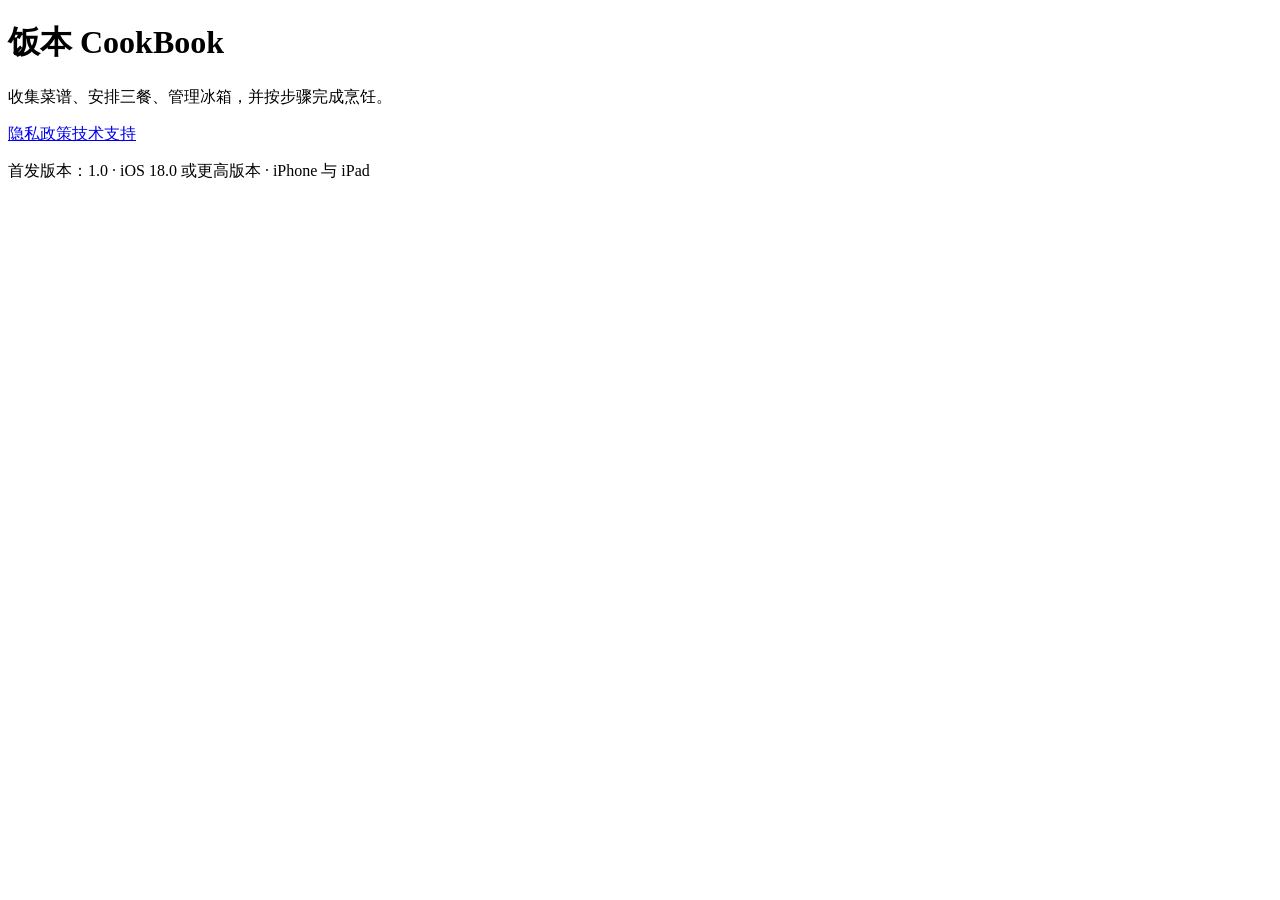
==== docs/index.html @ df56e5c4 "添加 GitHub Pages 页面：docs/index.html" ====
<!doctype html>
<html lang="zh-CN"><head><meta charset="utf-8"><meta name="viewport" content="width=device-width,initial-scale=1"><title>饭本 CookBook</title><link rel="stylesheet" href="style.css"></head>
<body><main><h1>饭本 CookBook</h1><p>收集菜谱、安排三餐、管理冰箱，并按步骤完成烹饪。</p><nav><a href="privacy.html">隐私政策</a><a href="support.html">技术支持</a></nav><p class="muted">首发版本：1.0 · iOS 18.0 或更高版本 · iPhone 与 iPad</p></main></body></html>
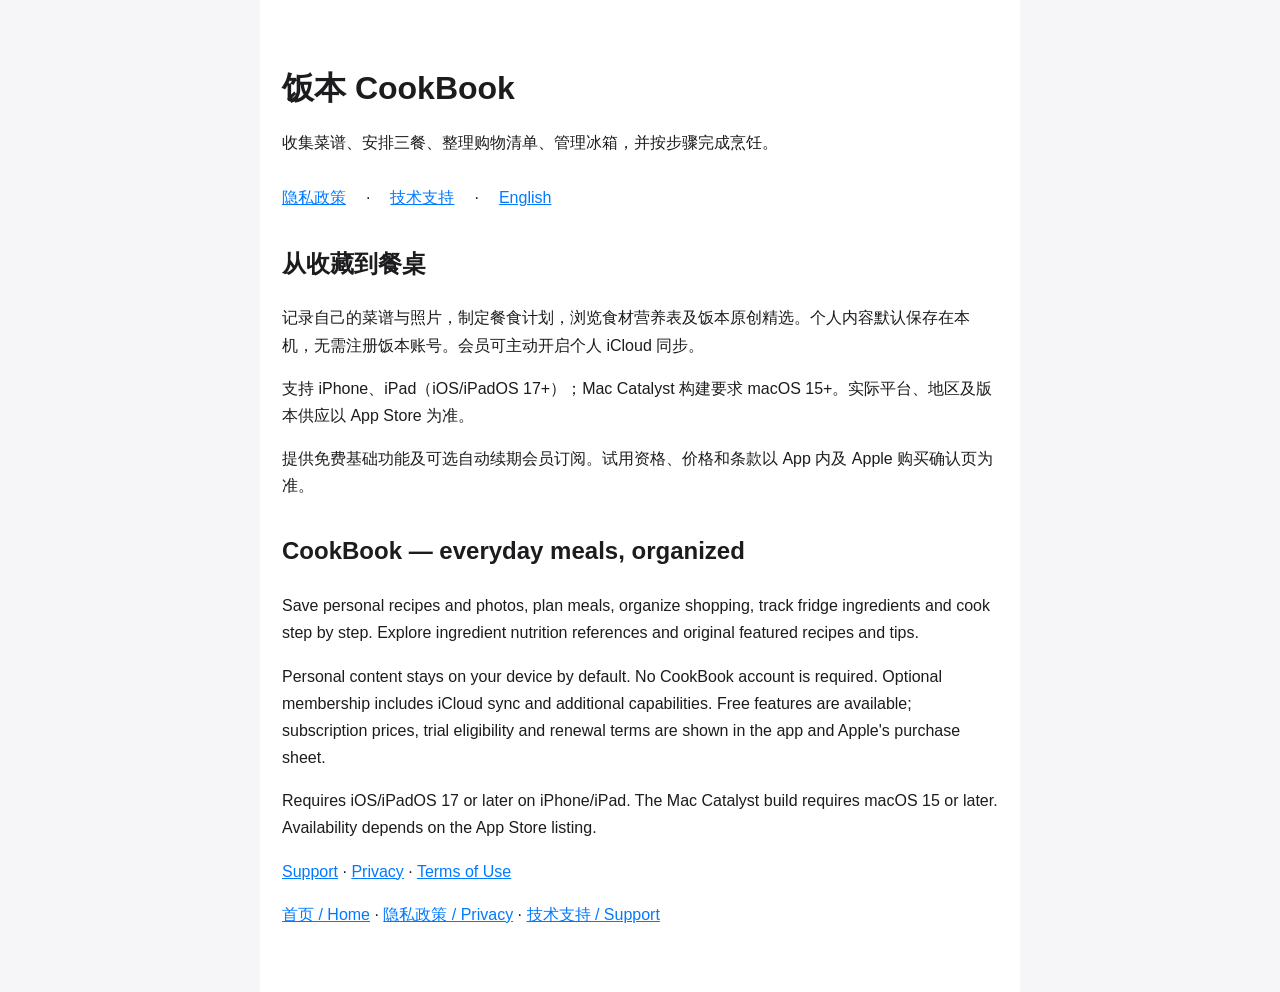
==== commit 2d1a2b46: "更新饭本中英隐私政策技术支持与主页" ====
--- a/docs/index.html
+++ b/docs/index.html
@@ -1,3 +1,3 @@
 <!doctype html>
 <html lang="zh-CN"><head><meta charset="utf-8"><meta name="viewport" content="width=device-width,initial-scale=1"><title>饭本 CookBook</title><link rel="stylesheet" href="style.css"></head>
-<body><main><h1>饭本 CookBook</h1><p>收集菜谱、安排三餐、管理冰箱，并按步骤完成烹饪。</p><nav><a href="privacy.html">隐私政策</a><a href="support.html">技术支持</a></nav><p class="muted">首发版本：1.0 · iOS 18.0 或更高版本 · iPhone 与 iPad</p></main></body></html>
+<body><main><h1>饭本 CookBook</h1><p>收集菜谱、安排三餐、整理购物清单、管理冰箱，并按步骤完成烹饪。</p><nav><a href="privacy.html">隐私政策</a> · <a href="support.html">技术支持</a> · <a href="#english">English</a></nav><h2>从收藏到餐桌</h2><p>记录自己的菜谱与照片，制定餐食计划，浏览食材营养表及饭本原创精选。个人内容默认保存在本机，无需注册饭本账号。会员可主动开启个人 iCloud 同步。</p><p>支持 iPhone、iPad（iOS/iPadOS 17+）；Mac Catalyst 构建要求 macOS 15+。实际平台、地区及版本供应以 App Store 为准。</p><p>提供免费基础功能及可选自动续期会员订阅。试用资格、价格和条款以 App 内及 Apple 购买确认页为准。</p><section id="english" lang="en"><h2>CookBook — everyday meals, organized</h2><p>Save personal recipes and photos, plan meals, organize shopping, track fridge ingredients and cook step by step. Explore ingredient nutrition references and original featured recipes and tips.</p><p>Personal content stays on your device by default. No CookBook account is required. Optional membership includes iCloud sync and additional capabilities. Free features are available; subscription prices, trial eligibility and renewal terms are shown in the app and Apple's purchase sheet.</p><p>Requires iOS/iPadOS 17 or later on iPhone/iPad. The Mac Catalyst build requires macOS 15 or later. Availability depends on the App Store listing.</p><p><a href="support.html#english">Support</a> · <a href="privacy.html#english">Privacy</a> · <a href="https://www.apple.com/legal/internet-services/itunes/dev/stdeula/">Terms of Use</a></p></section><p><a href="index.html">首页 / Home</a> · <a href="privacy.html">隐私政策 / Privacy</a> · <a href="support.html">技术支持 / Support</a></p></main></body></html>
--- a/docs/style.css
+++ b/docs/style.css
@@ -0,0 +1 @@
+:root{font-family:-apple-system,BlinkMacSystemFont,"SF Pro Text","PingFang SC",sans-serif;color:#1c1c1e;background:#f6f6f8}body{margin:0}main{max-width:760px;margin:0 auto;padding:48px 22px;line-height:1.7;background:#fff;min-height:100vh;box-sizing:border-box}h1{line-height:1.2}h2{margin-top:32px}a{color:#007aff}nav{display:flex;gap:20px;margin:28px 0}.muted{color:#6e6e73;font-size:.9em}
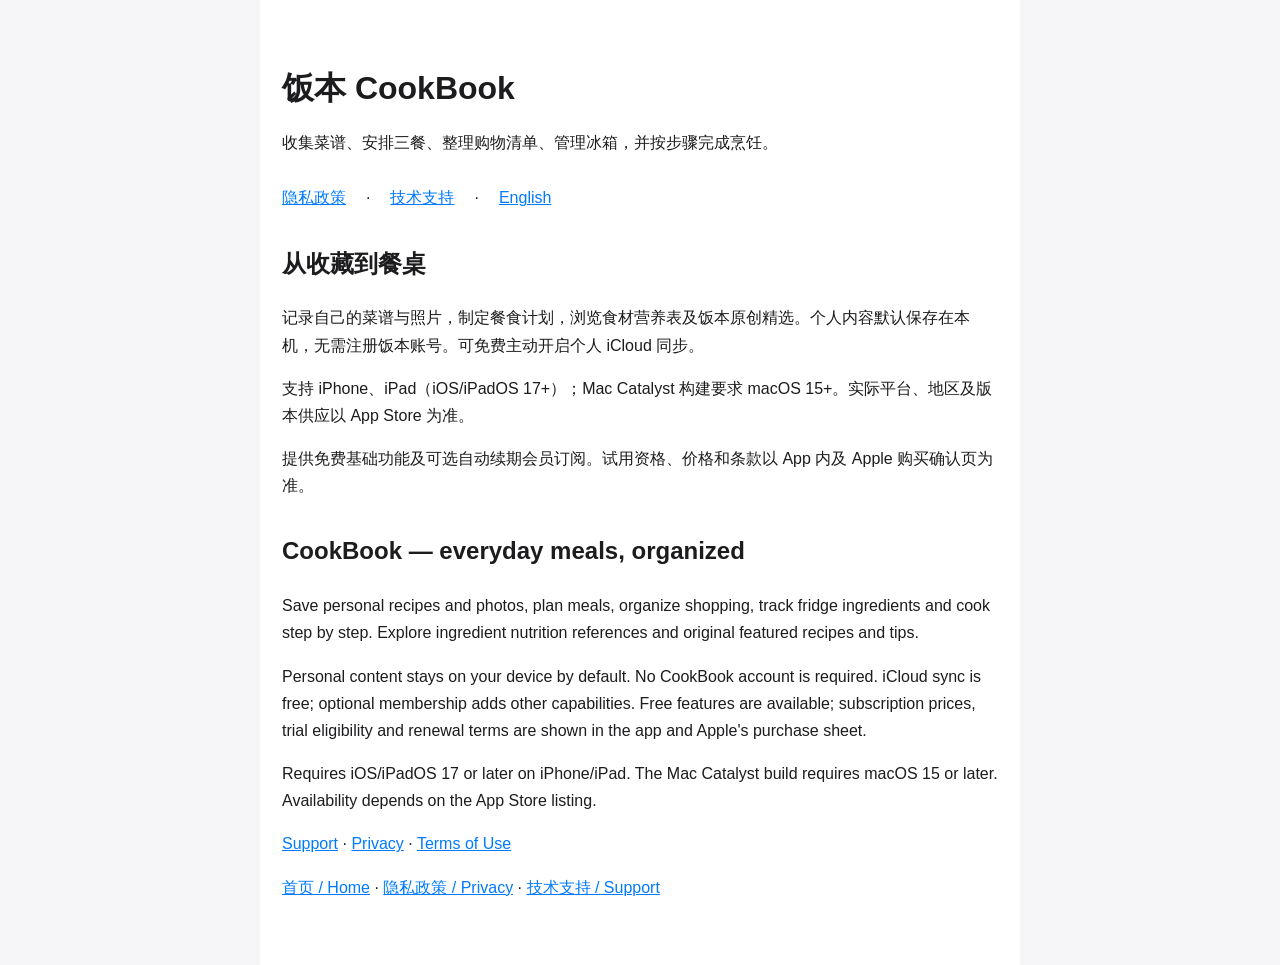
==== commit 9556097c: "更新饭本隐私与支持发布说明" ====
--- a/docs/index.html
+++ b/docs/index.html
@@ -1,3 +1,3 @@
 <!doctype html>
 <html lang="zh-CN"><head><meta charset="utf-8"><meta name="viewport" content="width=device-width,initial-scale=1"><title>饭本 CookBook</title><link rel="stylesheet" href="style.css"></head>
-<body><main><h1>饭本 CookBook</h1><p>收集菜谱、安排三餐、整理购物清单、管理冰箱，并按步骤完成烹饪。</p><nav><a href="privacy.html">隐私政策</a> · <a href="support.html">技术支持</a> · <a href="#english">English</a></nav><h2>从收藏到餐桌</h2><p>记录自己的菜谱与照片，制定餐食计划，浏览食材营养表及饭本原创精选。个人内容默认保存在本机，无需注册饭本账号。会员可主动开启个人 iCloud 同步。</p><p>支持 iPhone、iPad（iOS/iPadOS 17+）；Mac Catalyst 构建要求 macOS 15+。实际平台、地区及版本供应以 App Store 为准。</p><p>提供免费基础功能及可选自动续期会员订阅。试用资格、价格和条款以 App 内及 Apple 购买确认页为准。</p><section id="english" lang="en"><h2>CookBook — everyday meals, organized</h2><p>Save personal recipes and photos, plan meals, organize shopping, track fridge ingredients and cook step by step. Explore ingredient nutrition references and original featured recipes and tips.</p><p>Personal content stays on your device by default. No CookBook account is required. Optional membership includes iCloud sync and additional capabilities. Free features are available; subscription prices, trial eligibility and renewal terms are shown in the app and Apple's purchase sheet.</p><p>Requires iOS/iPadOS 17 or later on iPhone/iPad. The Mac Catalyst build requires macOS 15 or later. Availability depends on the App Store listing.</p><p><a href="support.html#english">Support</a> · <a href="privacy.html#english">Privacy</a> · <a href="https://www.apple.com/legal/internet-services/itunes/dev/stdeula/">Terms of Use</a></p></section><p><a href="index.html">首页 / Home</a> · <a href="privacy.html">隐私政策 / Privacy</a> · <a href="support.html">技术支持 / Support</a></p></main></body></html>
+<body><main><h1>饭本 CookBook</h1><p>收集菜谱、安排三餐、整理购物清单、管理冰箱，并按步骤完成烹饪。</p><nav><a href="privacy.html">隐私政策</a> · <a href="support.html">技术支持</a> · <a href="#english">English</a></nav><h2>从收藏到餐桌</h2><p>记录自己的菜谱与照片，制定餐食计划，浏览食材营养表及饭本原创精选。个人内容默认保存在本机，无需注册饭本账号。可免费主动开启个人 iCloud 同步。</p><p>支持 iPhone、iPad（iOS/iPadOS 17+）；Mac Catalyst 构建要求 macOS 15+。实际平台、地区及版本供应以 App Store 为准。</p><p>提供免费基础功能及可选自动续期会员订阅。试用资格、价格和条款以 App 内及 Apple 购买确认页为准。</p><section id="english" lang="en"><h2>CookBook — everyday meals, organized</h2><p>Save personal recipes and photos, plan meals, organize shopping, track fridge ingredients and cook step by step. Explore ingredient nutrition references and original featured recipes and tips.</p><p>Personal content stays on your device by default. No CookBook account is required. iCloud sync is free; optional membership adds other capabilities. Free features are available; subscription prices, trial eligibility and renewal terms are shown in the app and Apple's purchase sheet.</p><p>Requires iOS/iPadOS 17 or later on iPhone/iPad. The Mac Catalyst build requires macOS 15 or later. Availability depends on the App Store listing.</p><p><a href="support.html#english">Support</a> · <a href="privacy.html#english">Privacy</a> · <a href="https://www.apple.com/legal/internet-services/itunes/dev/stdeula/">Terms of Use</a></p></section><p><a href="index.html">首页 / Home</a> · <a href="privacy.html">隐私政策 / Privacy</a> · <a href="support.html">技术支持 / Support</a></p></main></body></html>
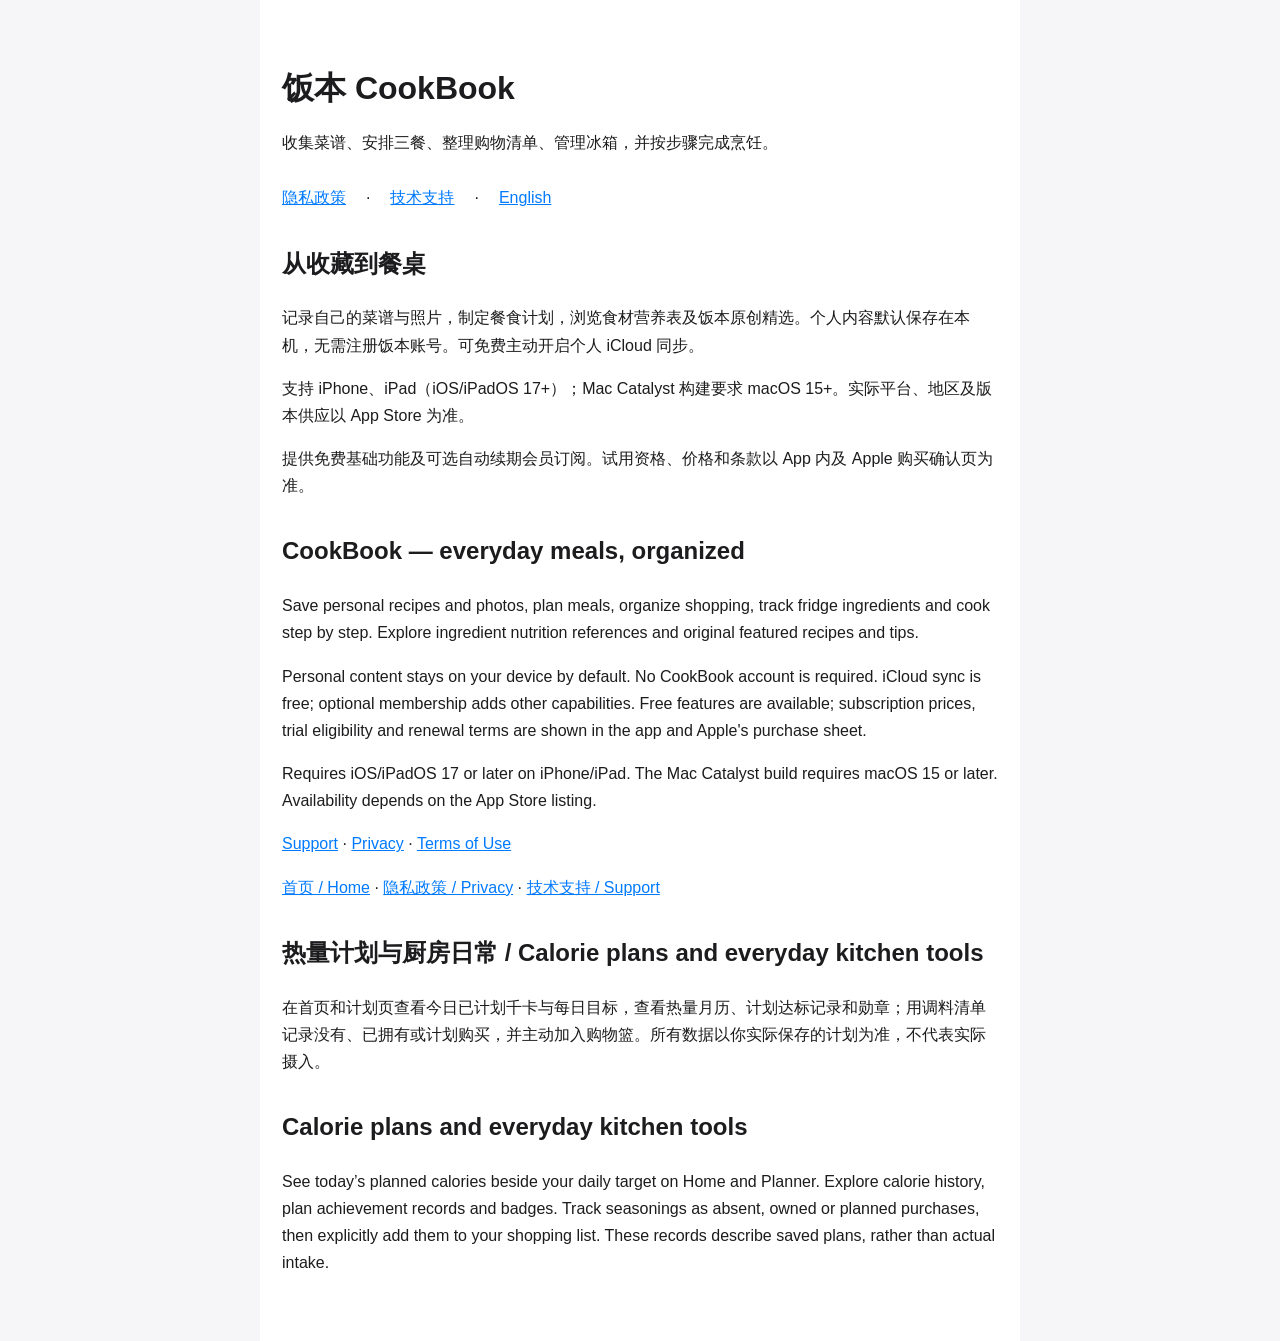
==== commit 79ba1fc6: "更新热量计划调料介绍及隐私数据说明" ====
--- a/docs/index.html
+++ b/docs/index.html
@@ -1,3 +1,3 @@
 <!doctype html>
 <html lang="zh-CN"><head><meta charset="utf-8"><meta name="viewport" content="width=device-width,initial-scale=1"><title>饭本 CookBook</title><link rel="stylesheet" href="style.css"></head>
-<body><main><h1>饭本 CookBook</h1><p>收集菜谱、安排三餐、整理购物清单、管理冰箱，并按步骤完成烹饪。</p><nav><a href="privacy.html">隐私政策</a> · <a href="support.html">技术支持</a> · <a href="#english">English</a></nav><h2>从收藏到餐桌</h2><p>记录自己的菜谱与照片，制定餐食计划，浏览食材营养表及饭本原创精选。个人内容默认保存在本机，无需注册饭本账号。可免费主动开启个人 iCloud 同步。</p><p>支持 iPhone、iPad（iOS/iPadOS 17+）；Mac Catalyst 构建要求 macOS 15+。实际平台、地区及版本供应以 App Store 为准。</p><p>提供免费基础功能及可选自动续期会员订阅。试用资格、价格和条款以 App 内及 Apple 购买确认页为准。</p><section id="english" lang="en"><h2>CookBook — everyday meals, organized</h2><p>Save personal recipes and photos, plan meals, organize shopping, track fridge ingredients and cook step by step. Explore ingredient nutrition references and original featured recipes and tips.</p><p>Personal content stays on your device by default. No CookBook account is required. iCloud sync is free; optional membership adds other capabilities. Free features are available; subscription prices, trial eligibility and renewal terms are shown in the app and Apple's purchase sheet.</p><p>Requires iOS/iPadOS 17 or later on iPhone/iPad. The Mac Catalyst build requires macOS 15 or later. Availability depends on the App Store listing.</p><p><a href="support.html#english">Support</a> · <a href="privacy.html#english">Privacy</a> · <a href="https://www.apple.com/legal/internet-services/itunes/dev/stdeula/">Terms of Use</a></p></section><p><a href="index.html">首页 / Home</a> · <a href="privacy.html">隐私政策 / Privacy</a> · <a href="support.html">技术支持 / Support</a></p></main></body></html>
+<body><main><h1>饭本 CookBook</h1><p>收集菜谱、安排三餐、整理购物清单、管理冰箱，并按步骤完成烹饪。</p><nav><a href="privacy.html">隐私政策</a> · <a href="support.html">技术支持</a> · <a href="#english">English</a></nav><h2>从收藏到餐桌</h2><p>记录自己的菜谱与照片，制定餐食计划，浏览食材营养表及饭本原创精选。个人内容默认保存在本机，无需注册饭本账号。可免费主动开启个人 iCloud 同步。</p><p>支持 iPhone、iPad（iOS/iPadOS 17+）；Mac Catalyst 构建要求 macOS 15+。实际平台、地区及版本供应以 App Store 为准。</p><p>提供免费基础功能及可选自动续期会员订阅。试用资格、价格和条款以 App 内及 Apple 购买确认页为准。</p><section id="english" lang="en"><h2>CookBook — everyday meals, organized</h2><p>Save personal recipes and photos, plan meals, organize shopping, track fridge ingredients and cook step by step. Explore ingredient nutrition references and original featured recipes and tips.</p><p>Personal content stays on your device by default. No CookBook account is required. iCloud sync is free; optional membership adds other capabilities. Free features are available; subscription prices, trial eligibility and renewal terms are shown in the app and Apple's purchase sheet.</p><p>Requires iOS/iPadOS 17 or later on iPhone/iPad. The Mac Catalyst build requires macOS 15 or later. Availability depends on the App Store listing.</p><p><a href="support.html#english">Support</a> · <a href="privacy.html#english">Privacy</a> · <a href="https://www.apple.com/legal/internet-services/itunes/dev/stdeula/">Terms of Use</a></p></section><p><a href="index.html">首页 / Home</a> · <a href="privacy.html">隐私政策 / Privacy</a> · <a href="support.html">技术支持 / Support</a></p><section id="calorie-progress-update" lang="zh-CN"><h2>热量计划与厨房日常 / Calorie plans and everyday kitchen tools</h2><p>在首页和计划页查看今日已计划千卡与每日目标，查看热量月历、计划达标记录和勋章；用调料清单记录没有、已拥有或计划购买，并主动加入购物篮。所有数据以你实际保存的计划为准，不代表实际摄入。</p></section><section id="calorie-progress-update-en" lang="en"><h2>Calorie plans and everyday kitchen tools</h2><p>See today’s planned calories beside your daily target on Home and Planner. Explore calorie history, plan achievement records and badges. Track seasonings as absent, owned or planned purchases, then explicitly add them to your shopping list. These records describe saved plans, rather than actual intake.</p></section></main></body></html>
